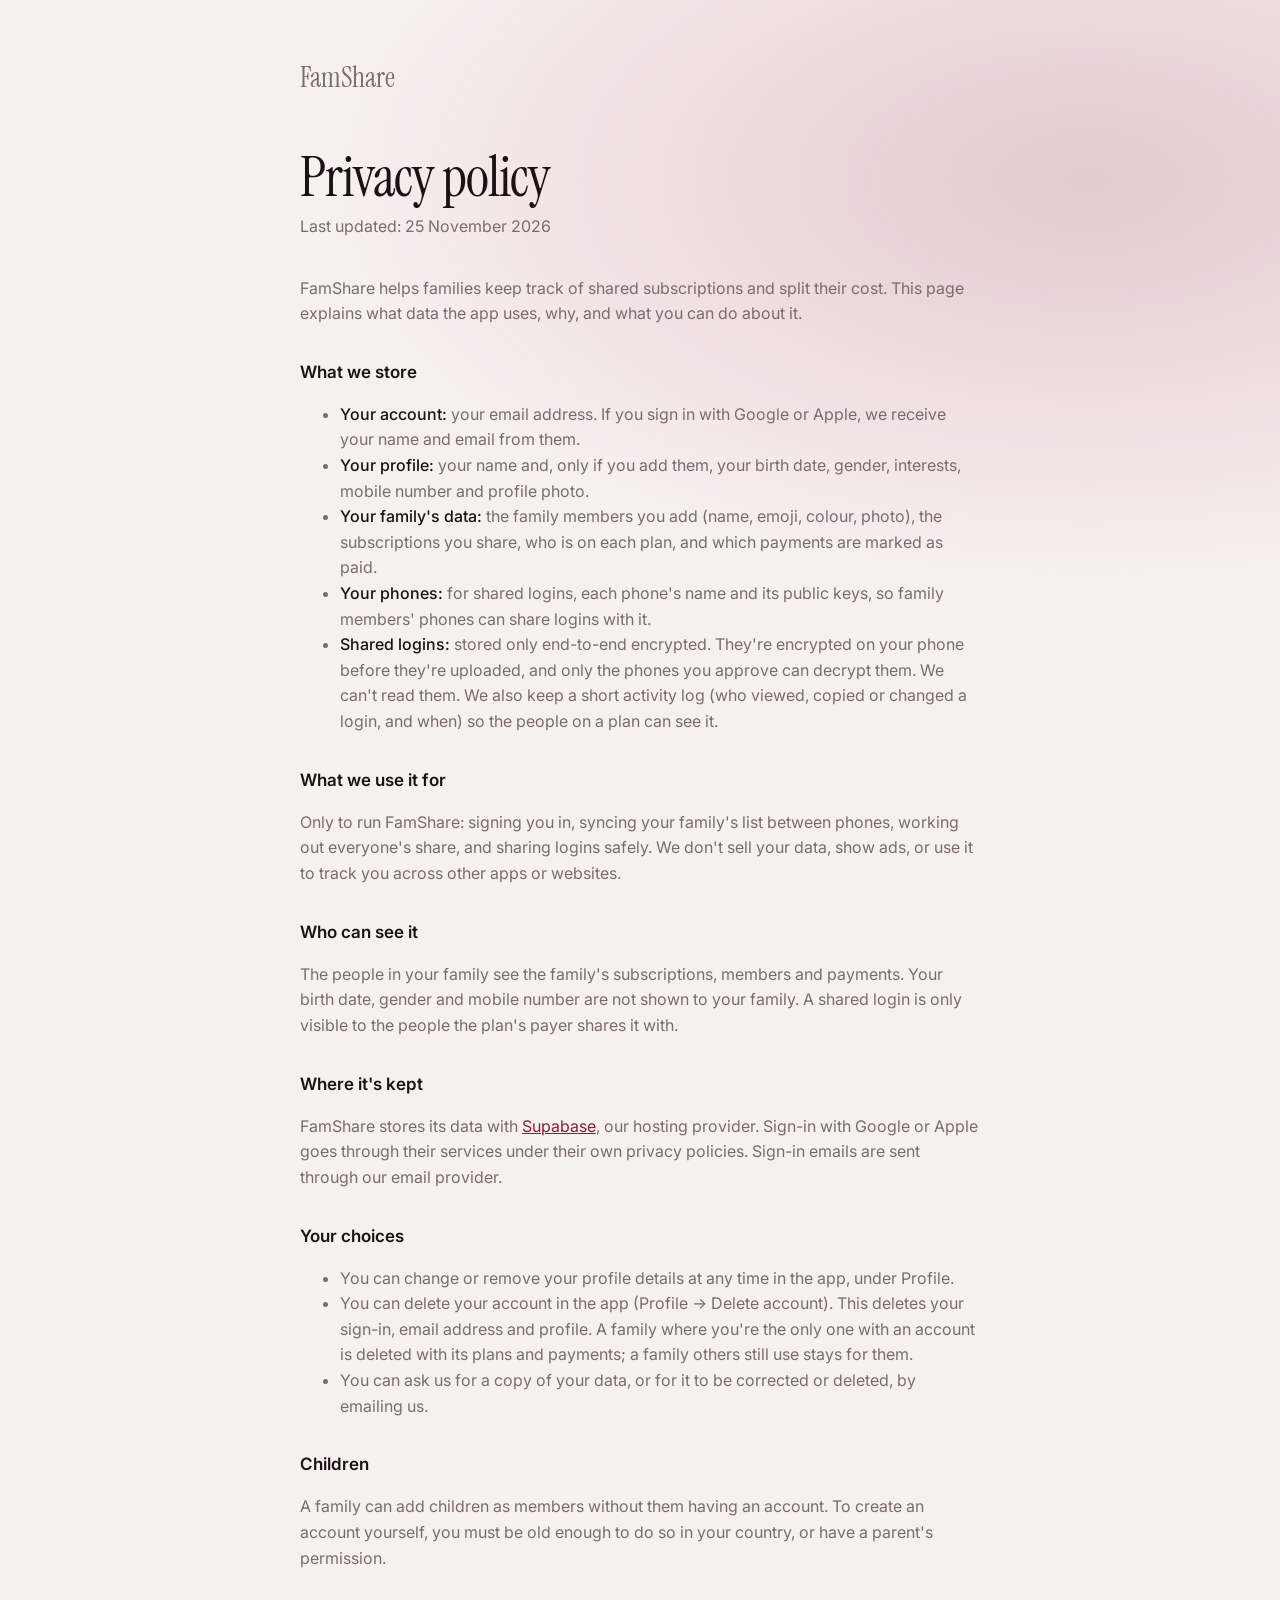
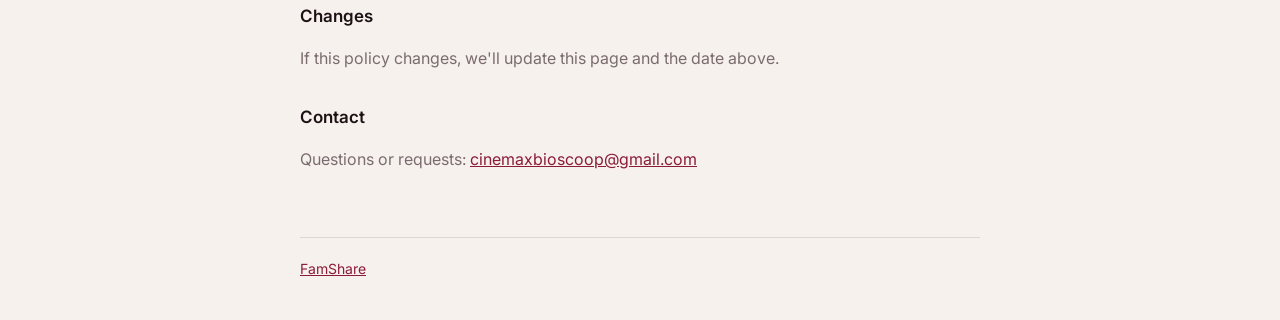
==== privacy.html @ 0f685fd5 "FamShare website: home page and privacy policy Co-Authored-By: Claude Opus 5.5 <noreply@anthropic.co" ====
<!doctype html>
<html lang="en">
  <head>
    <meta charset="utf-8" />
    <meta name="viewport" content="width=device-width, initial-scale=1" />
    <title>FamShare Privacy</title>
    <meta name="description" content="How FamShare handles your data." />
    <link rel="preconnect" href="https://fonts.googleapis.com" />
    <link rel="preconnect" href="https://fonts.gstatic.com" crossorigin />
    <link href="https://fonts.googleapis.com/css2?family=Instrument+Serif&family=Inter:wght@400;500;600&display=swap" rel="stylesheet" />
    <link rel="stylesheet" href="style.css" />
  </head>
  <body>
    <main class="wrap doc">
      <p class="brand"><a href="./" style="color: inherit; text-decoration: none">FamShare</a></p>
      <h1>Privacy policy</h1>
      <p class="updated">Last updated: 25 November 2026</p>

      <p>FamShare helps families keep track of shared subscriptions and split their cost. This page explains what data the app uses, why, and what you can do about it.</p>

      <h2>What we store</h2>
      <ul>
        <li><strong>Your account:</strong> your email address. If you sign in with Google or Apple, we receive your name and email from them.</li>
        <li><strong>Your profile:</strong> your name and, only if you add them, your birth date, gender, interests, mobile number and profile photo.</li>
        <li><strong>Your family's data:</strong> the family members you add (name, emoji, colour, photo), the subscriptions you share, who is on each plan, and which payments are marked as paid.</li>
        <li><strong>Your phones:</strong> for shared logins, each phone's name and its public keys, so family members' phones can share logins with it.</li>
        <li><strong>Shared logins:</strong> stored only end-to-end encrypted. They're encrypted on your phone before they're uploaded, and only the phones you approve can decrypt them. We can't read them. We also keep a short activity log (who viewed, copied or changed a login, and when) so the people on a plan can see it.</li>
      </ul>

      <h2>What we use it for</h2>
      <p>Only to run FamShare: signing you in, syncing your family's list between phones, working out everyone's share, and sharing logins safely. We don't sell your data, show ads, or use it to track you across other apps or websites.</p>

      <h2>Who can see it</h2>
      <p>The people in your family see the family's subscriptions, members and payments. Your birth date, gender and mobile number are not shown to your family. A shared login is only visible to the people the plan's payer shares it with.</p>

      <h2>Where it's kept</h2>
      <p>FamShare stores its data with <a href="https://supabase.com/privacy">Supabase</a>, our hosting provider. Sign-in with Google or Apple goes through their services under their own privacy policies. Sign-in emails are sent through our email provider.</p>

      <h2>Your choices</h2>
      <ul>
        <li>You can change or remove your profile details at any time in the app, under Profile.</li>
        <li>You can delete your account in the app (Profile → Delete account). This deletes your sign-in, email address and profile. A family where you're the only one with an account is deleted with its plans and payments; a family others still use stays for them.</li>
        <li>You can ask us for a copy of your data, or for it to be corrected or deleted, by emailing us.</li>
      </ul>

      <h2>Children</h2>
      <p>A family can add children as members without them having an account. To create an account yourself, you must be old enough to do so in your country, or have a parent's permission.</p>

      <h2>Changes</h2>
      <p>If this policy changes, we'll update this page and the date above.</p>

      <h2>Contact</h2>
      <p>Questions or requests: <a href="mailto:cinemaxbioscoop@gmail.com">cinemaxbioscoop@gmail.com</a></p>

      <footer>
        <a href="./">FamShare</a>
      </footer>
    </main>
  </body>
</html>
---- style.css ----
:root {
  --bg: #141011;
  --text: #f6efea;
  --sub: #a3968f;
  --primary: #d9667e;
  --line: rgba(255, 240, 235, 0.12);
}
@media (prefers-color-scheme: light) {
  :root {
    --bg: #f7f1ee;
    --text: #1c1214;
    --sub: #7a6c6e;
    --primary: #8a1c38;
    --line: rgba(40, 12, 20, 0.12);
  }
}
* { box-sizing: border-box; }
body {
  margin: 0;
  background: var(--bg);
  color: var(--text);
  font: 16px/1.6 Inter, -apple-system, BlinkMacSystemFont, 'Segoe UI', sans-serif;
}
body::before {
  content: '';
  position: fixed;
  inset: 0;
  pointer-events: none;
  background: radial-gradient(60% 45% at 85% 20%, color-mix(in srgb, var(--primary) 18%, transparent), transparent);
}
.wrap { position: relative; max-width: 720px; margin: 0 auto; padding: 56px 20px 40px; }
.brand { font-family: 'Instrument Serif', Georgia, serif; font-size: 28px; color: var(--primary); margin: 0 0 48px; }
h1 { font-family: 'Instrument Serif', Georgia, serif; font-weight: 400; font-size: clamp(44px, 9vw, 68px); line-height: 1.02; letter-spacing: -1px; margin: 0; }
.lead { color: var(--sub); font-size: 18px; margin: 16px 0 48px; }
.features { display: grid; gap: 28px; grid-template-columns: repeat(auto-fit, minmax(260px, 1fr)); }
.features h2, .doc h2 { font-size: 17px; font-weight: 600; margin: 0 0 6px; }
.features p { color: var(--sub); margin: 0; }
.doc h1 { font-size: clamp(40px, 8vw, 56px); margin-bottom: 8px; }
.doc .updated { color: var(--sub); margin: 0 0 36px; }
.doc h2 { margin-top: 32px; }
.doc p, .doc li { color: var(--sub); }
.doc strong { color: var(--text); font-weight: 500; }
a { color: var(--primary); }
footer { margin-top: 64px; padding-top: 20px; border-top: 1px solid var(--line); display: flex; gap: 10px; color: var(--sub); font-size: 14px; }
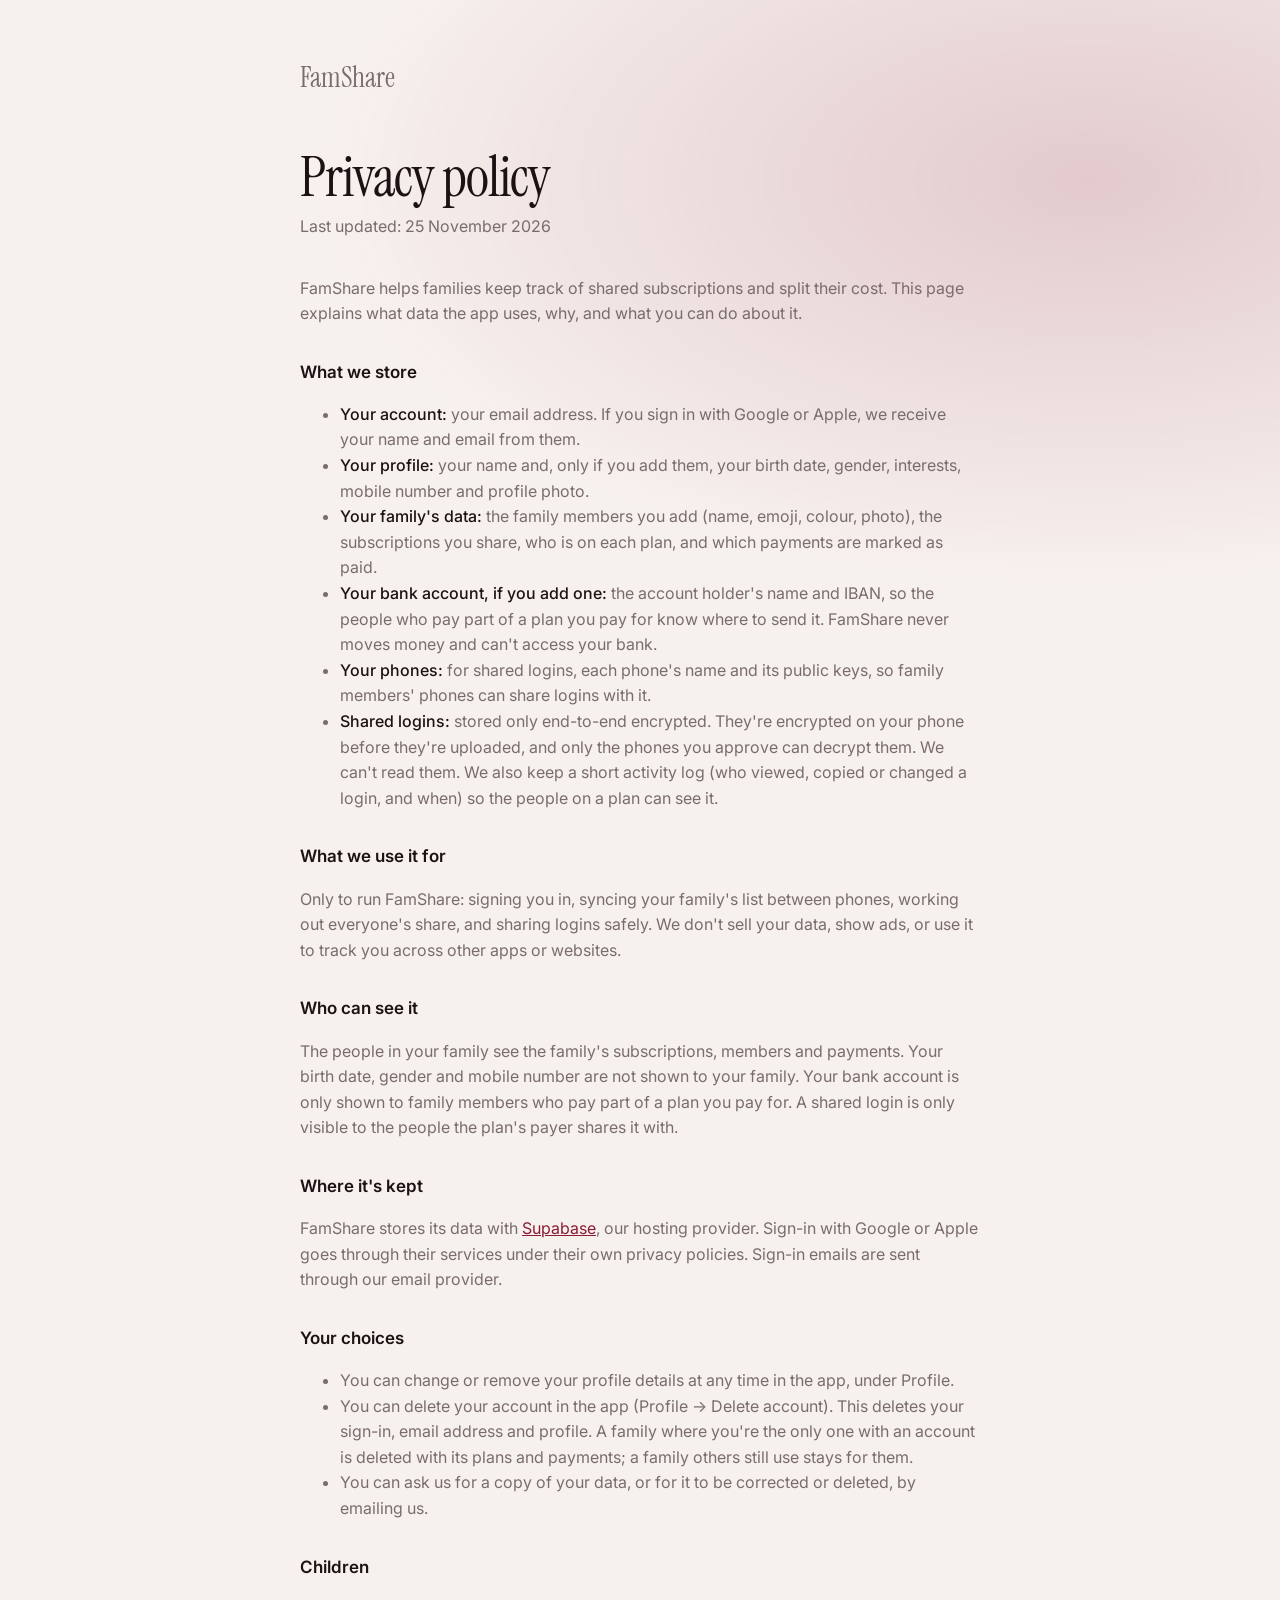
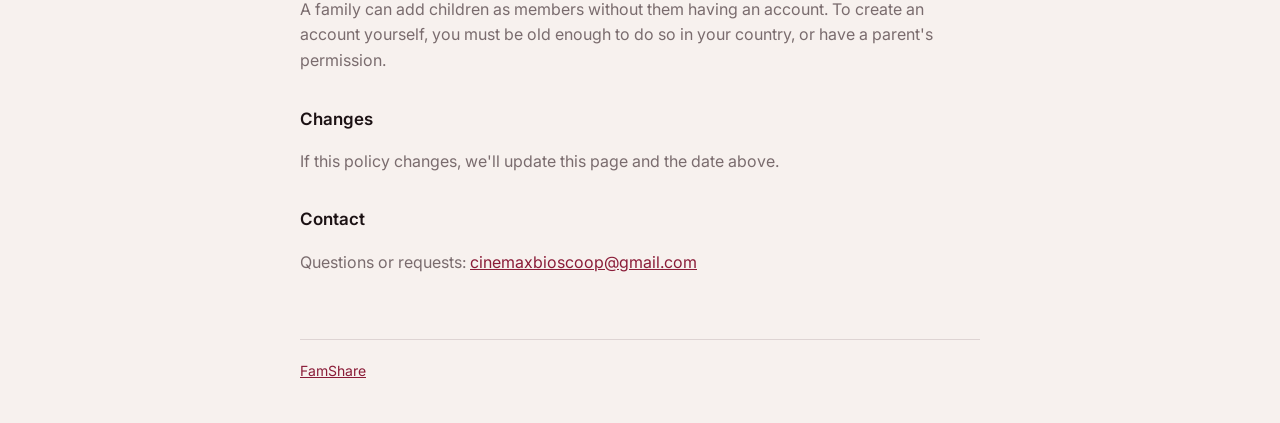
==== commit 7d532615: "Privacy policy: bank account details Co-Authored-By: Claude Opus 5.5 <noreply@anthropic.com>" ====
--- a/privacy.html
+++ b/privacy.html
@@ -23,6 +23,7 @@
         <li><strong>Your account:</strong> your email address. If you sign in with Google or Apple, we receive your name and email from them.</li>
         <li><strong>Your profile:</strong> your name and, only if you add them, your birth date, gender, interests, mobile number and profile photo.</li>
         <li><strong>Your family's data:</strong> the family members you add (name, emoji, colour, photo), the subscriptions you share, who is on each plan, and which payments are marked as paid.</li>
+        <li><strong>Your bank account, if you add one:</strong> the account holder's name and IBAN, so the people who pay part of a plan you pay for know where to send it. FamShare never moves money and can't access your bank.</li>
         <li><strong>Your phones:</strong> for shared logins, each phone's name and its public keys, so family members' phones can share logins with it.</li>
         <li><strong>Shared logins:</strong> stored only end-to-end encrypted. They're encrypted on your phone before they're uploaded, and only the phones you approve can decrypt them. We can't read them. We also keep a short activity log (who viewed, copied or changed a login, and when) so the people on a plan can see it.</li>
       </ul>
@@ -31,7 +32,7 @@
       <p>Only to run FamShare: signing you in, syncing your family's list between phones, working out everyone's share, and sharing logins safely. We don't sell your data, show ads, or use it to track you across other apps or websites.</p>
 
       <h2>Who can see it</h2>
-      <p>The people in your family see the family's subscriptions, members and payments. Your birth date, gender and mobile number are not shown to your family. A shared login is only visible to the people the plan's payer shares it with.</p>
+      <p>The people in your family see the family's subscriptions, members and payments. Your birth date, gender and mobile number are not shown to your family. Your bank account is only shown to family members who pay part of a plan you pay for. A shared login is only visible to the people the plan's payer shares it with.</p>
 
       <h2>Where it's kept</h2>
       <p>FamShare stores its data with <a href="https://supabase.com/privacy">Supabase</a>, our hosting provider. Sign-in with Google or Apple goes through their services under their own privacy policies. Sign-in emails are sent through our email provider.</p>
